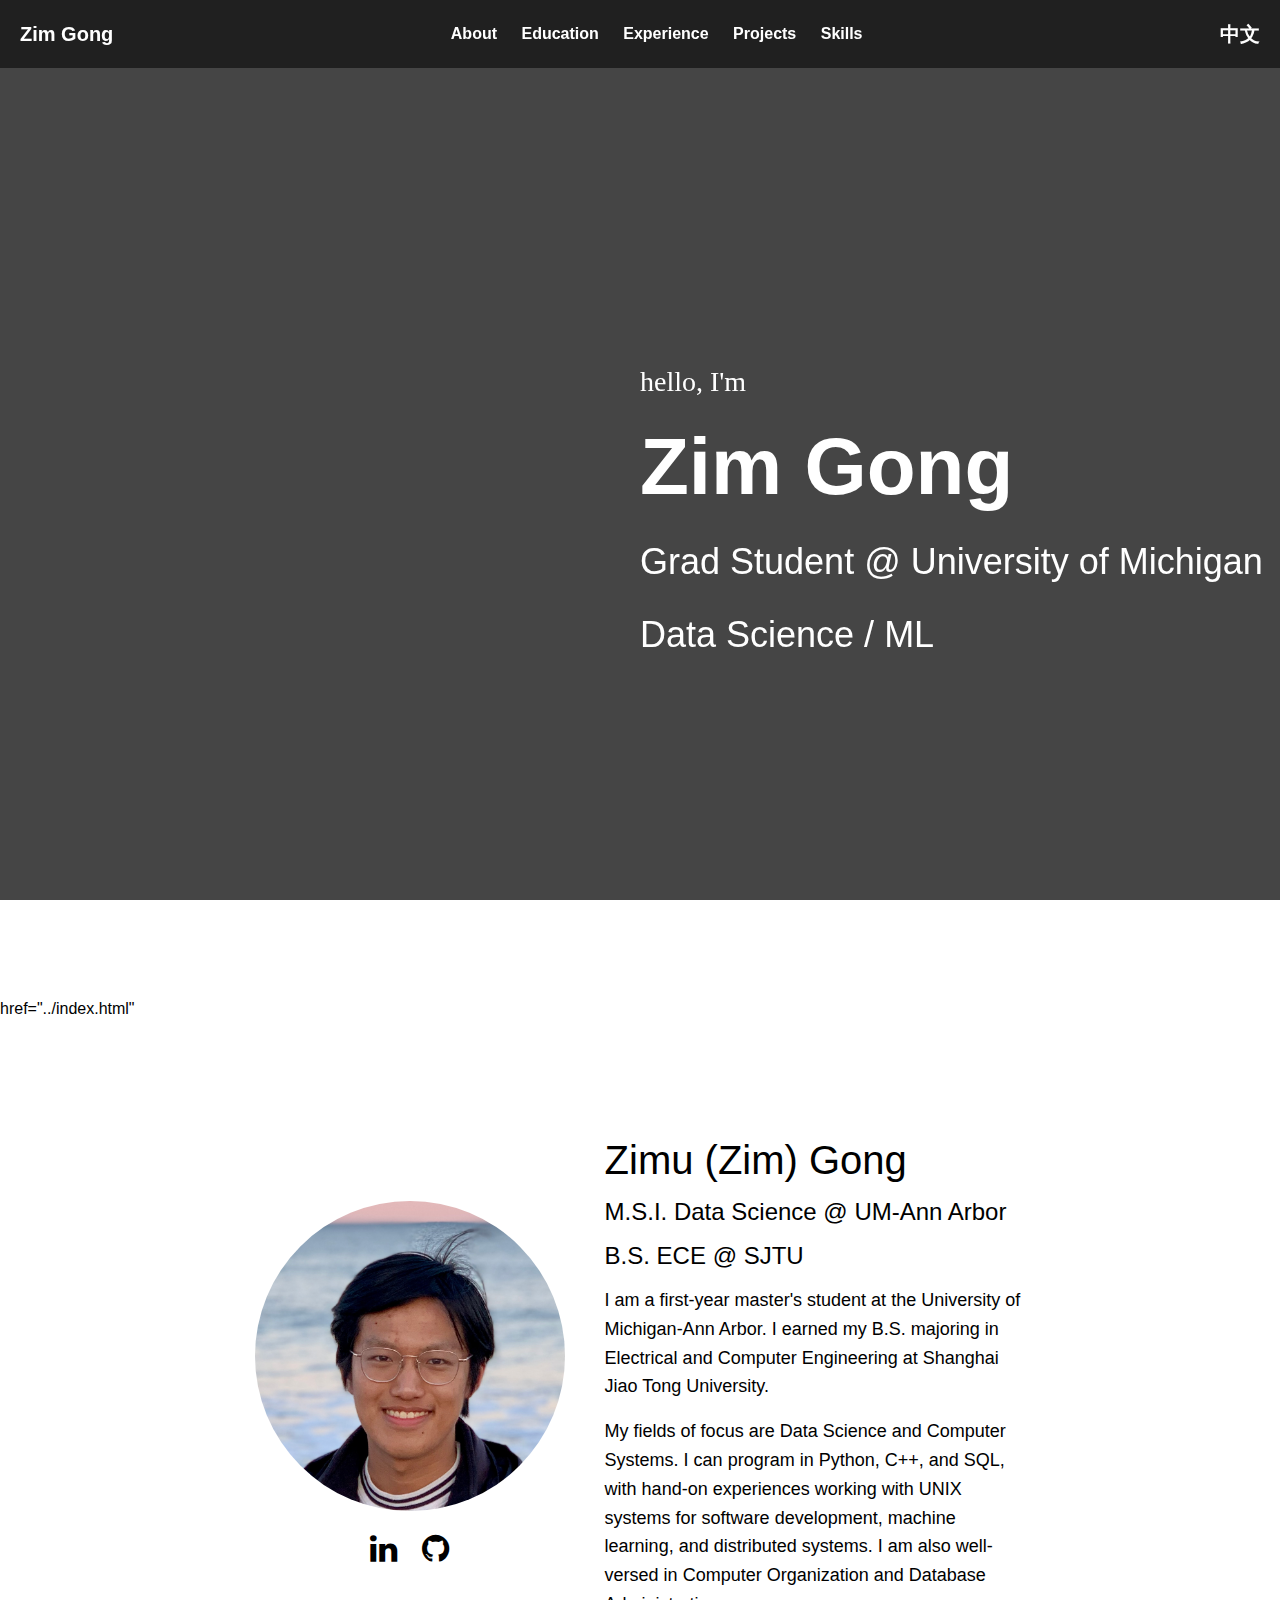
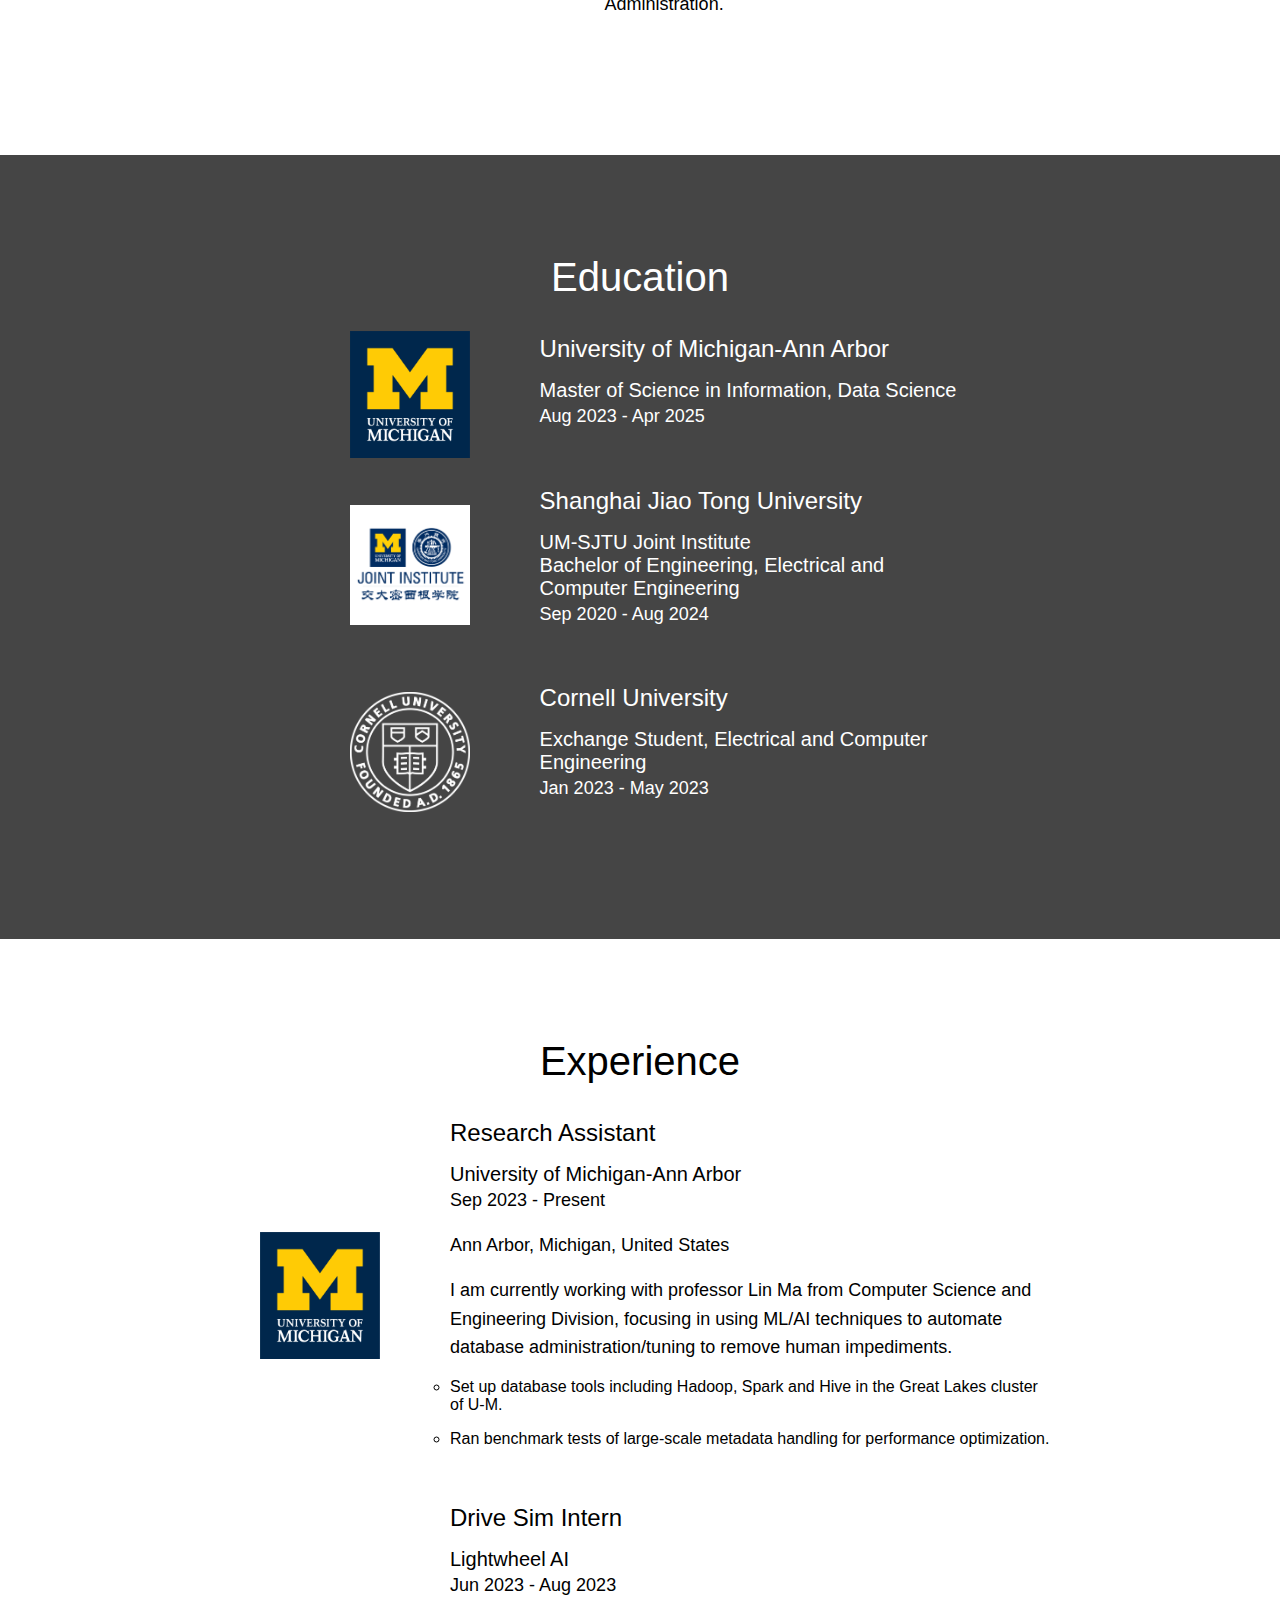
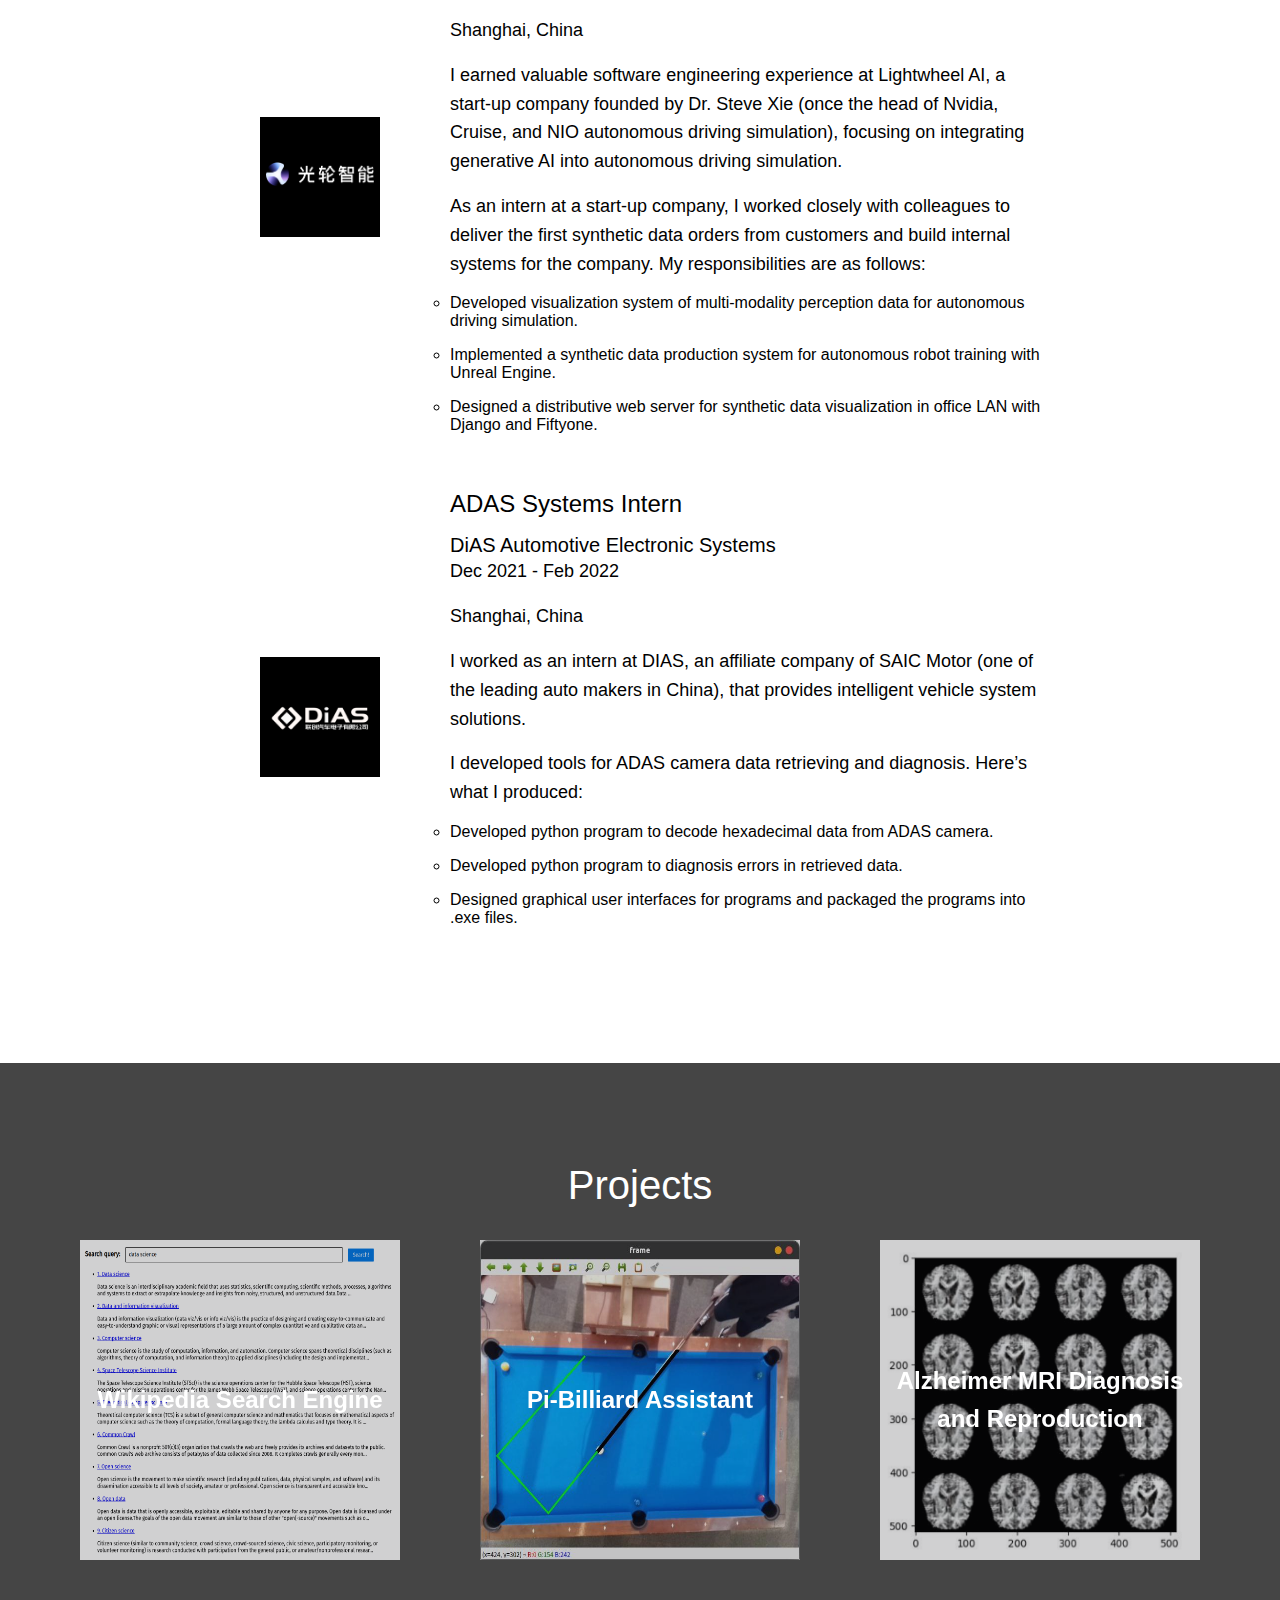
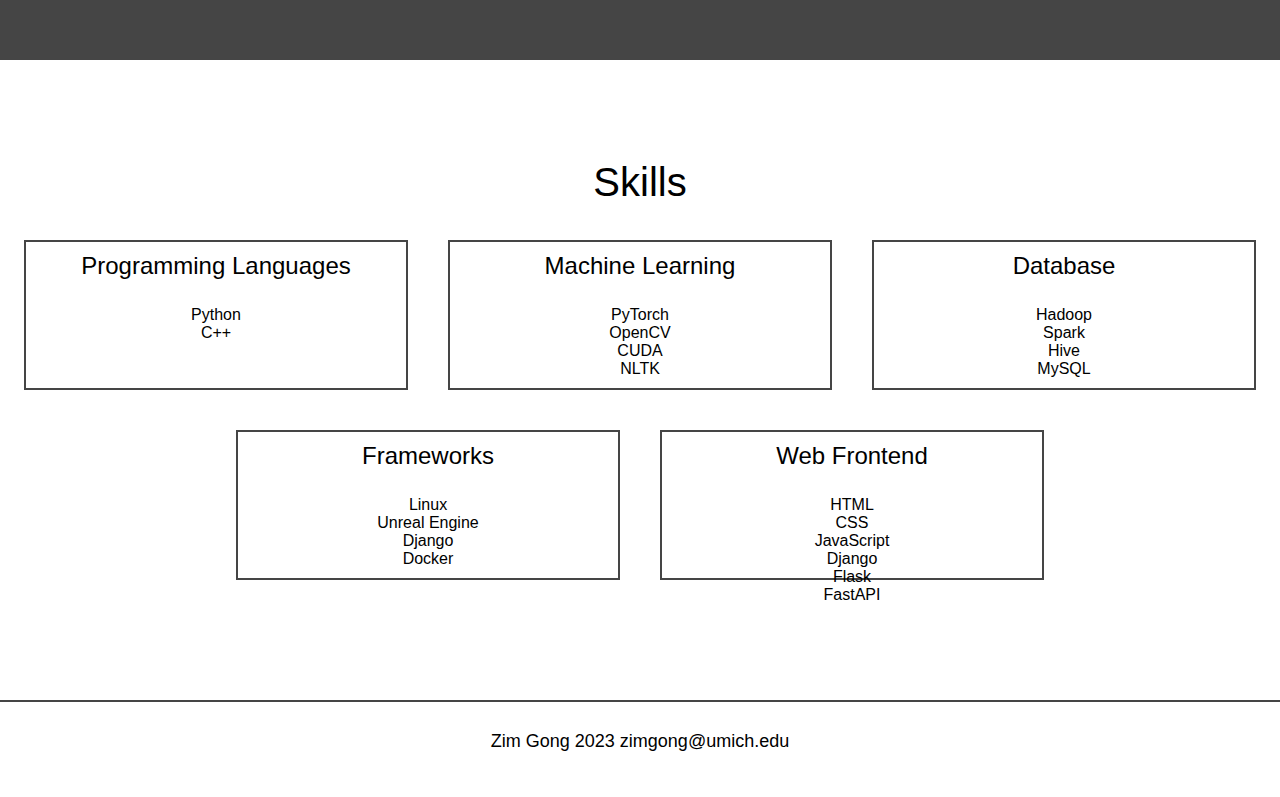
==== en/index.html @ e4aeaf21 "fix language switcher" ====
<!DOCTYPE html>
<html lang="en">

<head>
    <meta charset="UTF-8">
    <meta name="viewport" content="width=device-width, initial-scale=1.0">
    <link rel="stylesheet" href="../css/html5reset.css">
    <link rel="stylesheet" href="https://cdnjs.cloudflare.com/ajax/libs/font-awesome/4.7.0/css/font-awesome.min.css">
    <link rel="stylesheet" href="../css/style.css">
    <title>Zimu (Zim) Gong</title>
    <link rel="icon" type="image/x-icon" href="../images/favicon.ico">
</head>

<body>
    <a id="skip" href="#main">Skip to Main Content</a>
    <header>
        <p class="name">Zim Gong</p>
        <nav>
            <ul>
                <li><a href="#about">About</a></li>
                <li><a href="#education">Education</a></li>
                <li><a href="#experience">Experience</a></li>
                <li><a href="#projects">Projects</a></li>
                <li><a href="#skills">Skills</a></li>
            </ul>
        </nav>
        <a class="language" href="../zh/index.html">中文</a>
    </header>
    <main id="main">
        <div class="section" id="cover">
            <!-- <img src="../images/main_background.jpg" alt="Zimu Gong Main Background"> -->
            <div id="aboutbox">
                <p class="small">hello, I'm</p>
                <h1 class="title">Zim Gong</h1>
                <p class="medium">Grad Student @ University of Michigan</p>
                <p class="medium">Data Science / ML</p>
            </div>
        </div>
        <div class="section">
            <!-- <h2>About</h2> -->href="../index.html"
            <div class="content" id="about">
                <div class="picturebox" id="portfolio">
                    <img id="portfolio_pic" src="../images/portfolio.jpg" alt="Zimu Gong Portfolio">
                    <div class="social">
                        <ul>
                            <li><i class="fa fa-linkedin"></i></li>
                            <li><i class="fa fa-github"></i></li>
                        </ul>

                    </div>
                </div>
                <div class="textbox" id="intro">
                    <h2>Zimu (Zim) Gong</h2>
                    <h3>M.S.I. Data Science @ UM-Ann Arbor</h3>
                    <h3>B.S. ECE @ SJTU</h3>
                    <p>I am a first-year master's student at the University of Michigan-Ann Arbor. I earned my B.S.
                        majoring
                        in
                        Electrical and Computer Engineering at Shanghai Jiao Tong University. </p>
                    <p>My fields of focus are Data Science and Computer Systems. I can program in Python, C++, and SQL,
                        with
                        hand-on experiences working with UNIX systems for software development, machine learning, and
                        distributed systems. I am also well-versed in Computer Organization and Database Administration.
                    </p>
                </div>
            </div>
        </div>
        <div class="section" id="education">
            <h2>Education</h2>
            <div class="content">
                <div class="logo">
                    <img src="../images/U-M_Logo-Hex.png" alt="University of Michigan Logo">
                </div>
                <div class="textbox">
                    <h3>University of Michigan-Ann Arbor</h3>
                    <h4>Master of Science in Information, Data Science</h4>
                    <p>Aug 2023 - Apr 2025</p>
                </div>
            </div>
            <div class="content">
                <div class="logo" id="ji_logo">
                    <img src="../images/ji_logo.png" alt="Shanghai Jiao Tong University Logo">
                </div>
                <div class="textbox">
                    <h3>Shanghai Jiao Tong University</h3>
                    <h4>UM-SJTU Joint Institute</h4>
                    <h4>Bachelor of Engineering, Electrical and Computer Engineering</h4>
                    <p>Sep 2020 - Aug 2024</p>
                </div>
            </div>
            <div class="content">
                <div class="logo">
                    <img src="../images/cornell_seal_simple_web_white.png" alt="Cornell University Logo">
                </div>
                <div class="textbox">
                    <h3>Cornell University</h3>
                    <h4>Exchange Student, Electrical and Computer Engineering</h4>
                    <p>Jan 2023 - May 2023</p>
                </div>
            </div>
        </div>
        <div class="section" id="experience">
            <h2>Experience</h2>
            <div class="content">
                <div class="logo">
                    <img src="../images/U-M_Logo-Hex.png" alt="University of Michigan Logo">
                </div>
                <div class="textbox">
                    <h3>Research Assistant</h3>
                    <h4>University of Michigan-Ann Arbor</h4>
                    <p>Sep 2023 - Present</p>
                    <p>Ann Arbor, Michigan, United States</p>
                    <p>I am currently working with professor Lin Ma from Computer Science and Engineering Division,
                        focusing in using ML/AI techniques to automate database administration/tuning to remove human
                        impediments.</p>
                    <ul>
                        <li>Set up database tools including Hadoop, Spark and Hive in the Great Lakes cluster of U-M.
                        </li>
                        <li>Ran benchmark tests of large-scale metadata handling for performance optimization.</li>
                    </ul>
                </div>
            </div>
            <div class="content">
                <div class="logo" id="lw_logo">
                    <img src="../images/lightwheel_ai.png" alt="Lightwheel AI Logo">
                </div>
                <div class="textbox">
                    <h3>Drive Sim Intern</h3>
                    <h4>Lightwheel AI</h4>
                    <p>Jun 2023 - Aug 2023</p>
                    <p>Shanghai, China</p>
                    <p>I earned valuable software engineering experience at Lightwheel AI, a start-up company founded by
                        Dr.
                        Steve Xie (once the head of Nvidia, Cruise, and NIO autonomous driving simulation), focusing on
                        integrating generative AI into autonomous driving simulation.</p>

                    <p>As an intern at a start-up company, I worked closely with colleagues to deliver the first
                        synthetic
                        data orders from customers and build internal systems for the company. My responsibilities are
                        as
                        follows:</p>
                    <ul>
                        <li>Developed visualization system of multi-modality perception data for autonomous driving
                            simulation.</li>
                        <li>Implemented a synthetic data production system for autonomous robot training with Unreal
                            Engine.
                        </li>
                        <li>Designed a distributive web server for synthetic data visualization in office LAN with
                            Django
                            and Fiftyone.</li>
                    </ul>
                </div>
            </div>
            <div class="content">
                <div class="logo" id="lw_logo">
                    <img src="../images/dias2.png" alt="DiAS Logo">
                </div>
                <div class="textbox">
                    <h3>ADAS Systems Intern</h3>
                    <h4>DiAS Automotive Electronic Systems</h4>
                    <p>Dec 2021 - Feb 2022</p>
                    <p>Shanghai, China</p>
                    <p>I worked as an intern at DIAS, an affiliate company of SAIC Motor (one of the leading auto makers
                        in
                        China), that provides intelligent vehicle system solutions. </p>

                    <p>I developed tools for ADAS camera data retrieving and diagnosis. Here’s what I produced:</p>
                    <ul>
                        <li>Developed python program to decode hexadecimal data from ADAS camera.</li>
                        <li>Developed python program to diagnosis errors in retrieved data.</li>
                        <li>Designed graphical user interfaces for programs and packaged the programs into .exe files.
                        </li>
                    </ul>
                </div>
            </div>
        </div>
        <div class="section" id="projects">
            <h2>Projects</h2>
            <div class="projbox">
                <div class="card" data-target="modal1">
                    <img src="../images/search_engine.png" alt="Search Engine" class="openBtn">
                    <div class="card-text">
                        <p>Wikipedia Search Engine</p>
                    </div>
                </div>
                <div class="card" data-target="modal2">
                    <img src="../images/billiard_assistant.jpeg" alt="billiard_assistant" class="openBtn">
                    <div class="card-text">
                        <p>Pi-Billiard Assistant</p>
                    </div>
                </div>
                <div class="card" data-target="modal3">
                    <img src="../images/Alzheimer.png" alt="Alzheimer" class="openBtn">
                    <div class="card-text">
                        <p>Alzheimer MRI Diagnosis and Reproduction</p>
                    </div>
                </div>
            </div>
        </div>
        <div class="section" id="skills">
            <h2>Skills</h2>
            <div class="skillsbox">
                <div class="skill">
                    <h3>Programming Languages</h3>
                    <ul>
                        <li>Python</li>
                        <li>C++</li>
                    </ul>
                </div>
                <div class="skill">
                    <h3>Machine Learning</h3>
                    <ul>
                        <li>PyTorch</li>
                        <li>OpenCV</li>
                        <li>CUDA</li>
                        <li>NLTK</li>
                    </ul>
                </div>
                <div class="skill">
                    <h3>Database</h3>
                    <ul>
                        <li>Hadoop</li>
                        <li>Spark</li>
                        <li>Hive</li>
                        <li>MySQL</li>
                    </ul>
                </div>
                <div class="skill">
                    <h3>Frameworks</h3>
                    <ul>
                        <li>Linux</li>
                        <li>Unreal Engine</li>
                        <li>Django</li>
                        <li>Docker</li>
                    </ul>
                </div>
                <div class="skill">
                    <h3>Web Frontend</h3>
                    <ul>
                        <li>HTML</li>
                        <li>CSS</li>
                        <li>JavaScript</li>
                        <li>Django</li>
                        <li>Flask</li>
                        <li>FastAPI</li>
                    </ul>
                </div>
            </div>
        </div>
    </main>
</body>

<script src="../js/script.js"></script>

<footer>
    <p>Zim Gong 2023 zimgong@umich.edu</p>
</footer>

<div class="modal" id="modal1">
    <div class="modal-content" id="proj1">
        <span class="close">&times;</span>
        <h4>Wikipedia Search Engine</h4>
        <p>Aug 2023 - Present</p>
        <a href="https://github.com/zimgong/Wikipedia-Search-Engine">Github Link</a>
        <p>A full search engine using vector space model techniques. It uses 1M wikipedia entries as demo
            content.</p>
        <p>The engine uses tokenizer and indexing to store information, and accepts different ranking models
            including BM25, Dirichlet LM, etc. It supports Document Augmentation with trained LLM models.
            The
            user can also choose to use machine learning models or cross-encoder ranking as rankers.
            Finally,
            MAP and NDCG metrics are provided to evaluate the effectiveness.</p>
    </div>
</div>
<div class="modal" id="modal2">
    <div class="modal-content" id="proj2">
        <span class="close">&times;</span>
        <h4>Pi-Billiard Assistant</h4>
        <p>Jan 2023 - May 2023</p>
        <a href="https://github.com/zimgong/Pi-Billiard-Assistant">Github Link</a>
        <p>The Pi Billiard Assistant is an embedded system that consists of a Raspberry Pi 4, a Raspberry
            camera
            and an external laptop providing a dynamic trajectory estimation based on player"s cue
            direction.
            The system is capable of calculating the trajectory with a collision between cue ball and
            cushions.
            Players can better adjust the shot by referring to the trajectory and explore more potential
            solutions to snooker from laptop display. The system is installed with an external frame for
            video
            capturing and leaves space for future stretch designs and implementations.</p>
    </div>
</div>
<div class="modal" id="modal3">
    <div class="modal-content" id="proj3">
        <span class="close">&times;</span>
        <h4>Alzheimer MRI Diagnosis and Reproduction with CNN and GAN</h4>
        <p>Sep 2022 - Dec 2022</p>
        <a href="https://github.com/zimgong/Alzheimer-MRI-CNN-GAN">Github Link</a>
        <p>This is a project that aims to compare multiple classification methods including KNN and CNN
            network
            in Alzheimer’s disease diagnosis, reach higher accuracy with only single-angled MRI dataset and
            use GAN network to reconstruct brain MRI photos of Alzheimer’s disease patients, which are
            possible
            to then be fed back to the classification network to test its result.</p>
    </div>
</div>

</html>
---- css/style.css ----
html {
    scroll-behavior: smooth;
}

body {
    font-family: 'Geneva', 'Arial', sans-serif;
}

.main {
    margin-top: 30px;
}

p {
    font-size: 18px;
    line-height: 1.6;
}

a {
    text-decoration: none;
}

a:hover {
    color: #ffcb05;
    text-decoration: none;
}

a:focus {
    border: 1px solid white;
}

h1 {
    font-size: 48px;
    padding: 0px 0px 20px 0px;
}

h2 {
    text-align: center;
    font-size: 40px;
}

h3 {
    font-size: 24px;
}

h4 {
    font-size: 20px;
}

ul {
    list-style-type: circle;
}

.textbox h2,
h3,
p,
li {
    margin-bottom: 1rem;
}

#skip {
    position: absolute;
    top: -40px;
}

#skip:focus {
    position: absolute;
    top: 20px;
    background-color: white;
}

header {
    overflow: hidden;
    position: fixed;
    top: 0;
    width: 100%;
    display: flex;
    background-color: rgba(22, 22, 23, .8);
    justify-content: space-around;
    align-items: center;
}

nav,
footer {
    padding: 25px 0;
    text-align: center;
}

footer {
    border-top: 2px solid rgba(22, 22, 23, .8);
}

nav li {
    display: inline;
    padding: 0px 20px 20px 0px;
}

nav a {
    font-weight: bold;
    text-decoration: none;
    color: white;
}

.name {
    display: None;
}

.language {
    display: block;
    font-size: 20px;
    font-weight: bold;
    color: white;
    padding: 12px 20px;
    margin-bottom: inherit;
}

.language {
    font-size: inherit;
}

#cover {
    display: none;
}

#about {
    margin-top: 100px;
}

.small {
    font-size: 28px;
    font-family: 'Apple Chancery', cursive;
}

.medium {
    font-size: 36px;
}

.title {
    font-size: 80px;
    font-weight: bold;
}

.section {
    padding: 20px 0px;
}

.section:nth-of-type(2n + 1) {
    background-color: rgba(22, 22, 23, .8);
    color: white;
}

.section h2 {
    margin-top: 0;
    margin-bottom: 15px;
}

.content {
    display: flex;
    flex-direction: column;
    justify-content: center;
    align-items: center;
    height: 100%;
}

#portfolio {
    margin-bottom: 24px;
    display: flex;
    flex-direction: column;
    text-align: center;
}

#portfolio_pic {
    width: 350px;
    border-radius: 50%;
    padding: 20px;
}

.textbox {
    width: 80%;
    padding: 20px;
}

.social li {
    display: inline;
    font-size: 32px;
    padding: 10px;
}

.skill li {
    margin-bottom: 0;
}

.logo {
    width: 120px;
    height: 120px;
    margin: 0px 50px;
}

#lw_logo {
    background-color: black;
}

#ji_logo {
    background-color: white;
}

#ji_logo img {
    padding: 15% 0% 15% 0%;
}

#lw_logo img {
    padding: 45px 5% 45px 5%;
}

.skillsbox {
    display: flex;
    flex-direction: column;
    flex-wrap: wrap;
    justify-content: center;
    align-items: center;
}

.skill {
    display: flex;
    flex-direction: column;
    box-sizing: border-box;
    width: 80%;
    height: 150px;
    text-align: center;
    border: 2px solid rgba(22, 22, 23, .8);
    margin: 20px;
    padding: 10px;
    gap: 10px;

}

.skill ul {
    list-style-type: none;
    padding: 0px;
}

.skill h2 {
    font-size: 32px;
}

.proj {
    display: none;
    /* position: absolute;
margin: auto;
border: 1px solid rgba(22, 22, 23, .8); */
}

.card {
    position: relative;
    width: 80vw;
    height: 80vw;
}

.card img {
    position: relative;
    width: 80vw;
    height: 80vw;
}

.card-text {
    display: flex;
    position: absolute;
    top: 0%;
    left: 0;
    width: 100%;
    height: 100%;
    background-color: rgba(22, 22, 23, .2);
    justify-content: center;
    align-items: center;
    pointer-events: none;
}

.card-text p {
    margin: inherit;
    font-weight: bold;
    font-size: 24px;
    text-align: center;
}

#projects h2 {
    margin-bottom: 2rem;
}

.projbox {
    display: flex;
    flex-direction: column;
    flex-wrap: wrap;
    align-items: center;
}

.modal {
    display: none;
    position: fixed;
    z-index: 1;
    top: 0;
    left: 0;
    width: 100%;
    height: 100%;
    overflow: auto;
    background-color: rgb(0, 0, 0);
    background-color: rgba(0, 0, 0, 0.4);
}

.modal-content {
    background-color: #fefefe;
    margin: 15% auto;
    padding: 20px;
    border: 1px solid #888;
    width: 80%;
}

.close {
    color: #000;
    float: right;
    font-size: 28px;
    font-weight: bold;
}

.close:hover,
.close:focus {
    color: #ffcb05;
    text-decoration: none;
    cursor: pointer;
}

@media screen and (min-width: 800px) {
    #cover {
        display: block;
    }

    #aboutbox {
        position: absolute;
        top: 40%;
        left: 50%;
        color: white;
        font-size: 80px;
        line-break: normal;
        font-family: 'Geneva', 'Arial', sans-serif;
    }

    .name,
    .language {
        display: block;
        font-size: 20px;
        font-weight: bold;
        color: white;
        padding: 12px 20px;
        margin-bottom: inherit;
    }

    header {
        justify-content: space-between;
    }

    .content {
        display: flex;
        flex-direction: row;
    }

    #experience .textbox {
        width: 50%;
    }

    #education .textbox,
    #about .textbox {
        width: 36%;
    }

    .section {
        padding: 100px 0px;
    }

    .section:nth-of-type(2n + 1) {
        background-color: rgba(22, 22, 23, .8);
        color: white;
    }

    #about h2 {
        text-align: left;
    }

    #cover {
        padding: 0px;
        height: 100vh;
        background-image: url('../images/main_background.jpg');
        background-size: cover;
        background-position: center;
        background-repeat: no-repeat;
    }

    #cover img {
        object-fit: cover;
        overflow: hidden;
    }

    .logo {
        width: 120px;
        height: 120px;
        margin: 0px 50px;
    }

    #lw_logo {
        background-color: black;
    }

    #ji_logo {
        background-color: white;
    }

    #ji_logo img {
        padding: 15% 0% 15% 0%;
    }

    #lw_logo img {
        padding: 45px 5% 45px 5%;
    }

    .skillsbox {
        display: flex;
        flex-direction: row;
        flex-wrap: wrap;
        justify-content: center;
    }

    .skill {
        display: flex;
        flex-direction: column;
        box-sizing: border-box;
        width: 30%;
        text-align: center;
        border: 2px solid rgba(22, 22, 23, .8);
        margin: 20px;
        padding: 10px;
        gap: 10px;
    }

    .skill ul {
        list-style-type: none;
        padding: 0px;
    }

    .skill h2 {
        font-size: 32px;
    }

    .card {
        position: relative;
        width: 25vw;
        height: 25vw;
    }

    .card img {
        position: relative;
        width: 25vw;
        height: 25vw;
    }

    .card img:hover {
        transform: scale(0.9);
    }

    .card-text {
        display: flex;
        position: absolute;
        top: 0%;
        left: 0;
        width: 100%;
        height: 100%;
        background-color: rgba(22, 22, 23, .2);
        justify-content: center;
        align-items: center;
        pointer-events: none;
    }

    .card-text p {
        margin: inherit;
        font-weight: bold;
        font-size: 24px;
        text-align: center;
    }

    .projbox {
        display: flex;
        flex-direction: row;
        flex-wrap: wrap;
        justify-content: space-evenly;
    }
}

@media screen and (prefers-reduced-motion: reduce) {
    html {
        scroll-behavior: auto;
    }

    .skip a {
        -webkit-transition: none;
        transition: none;
    }
}
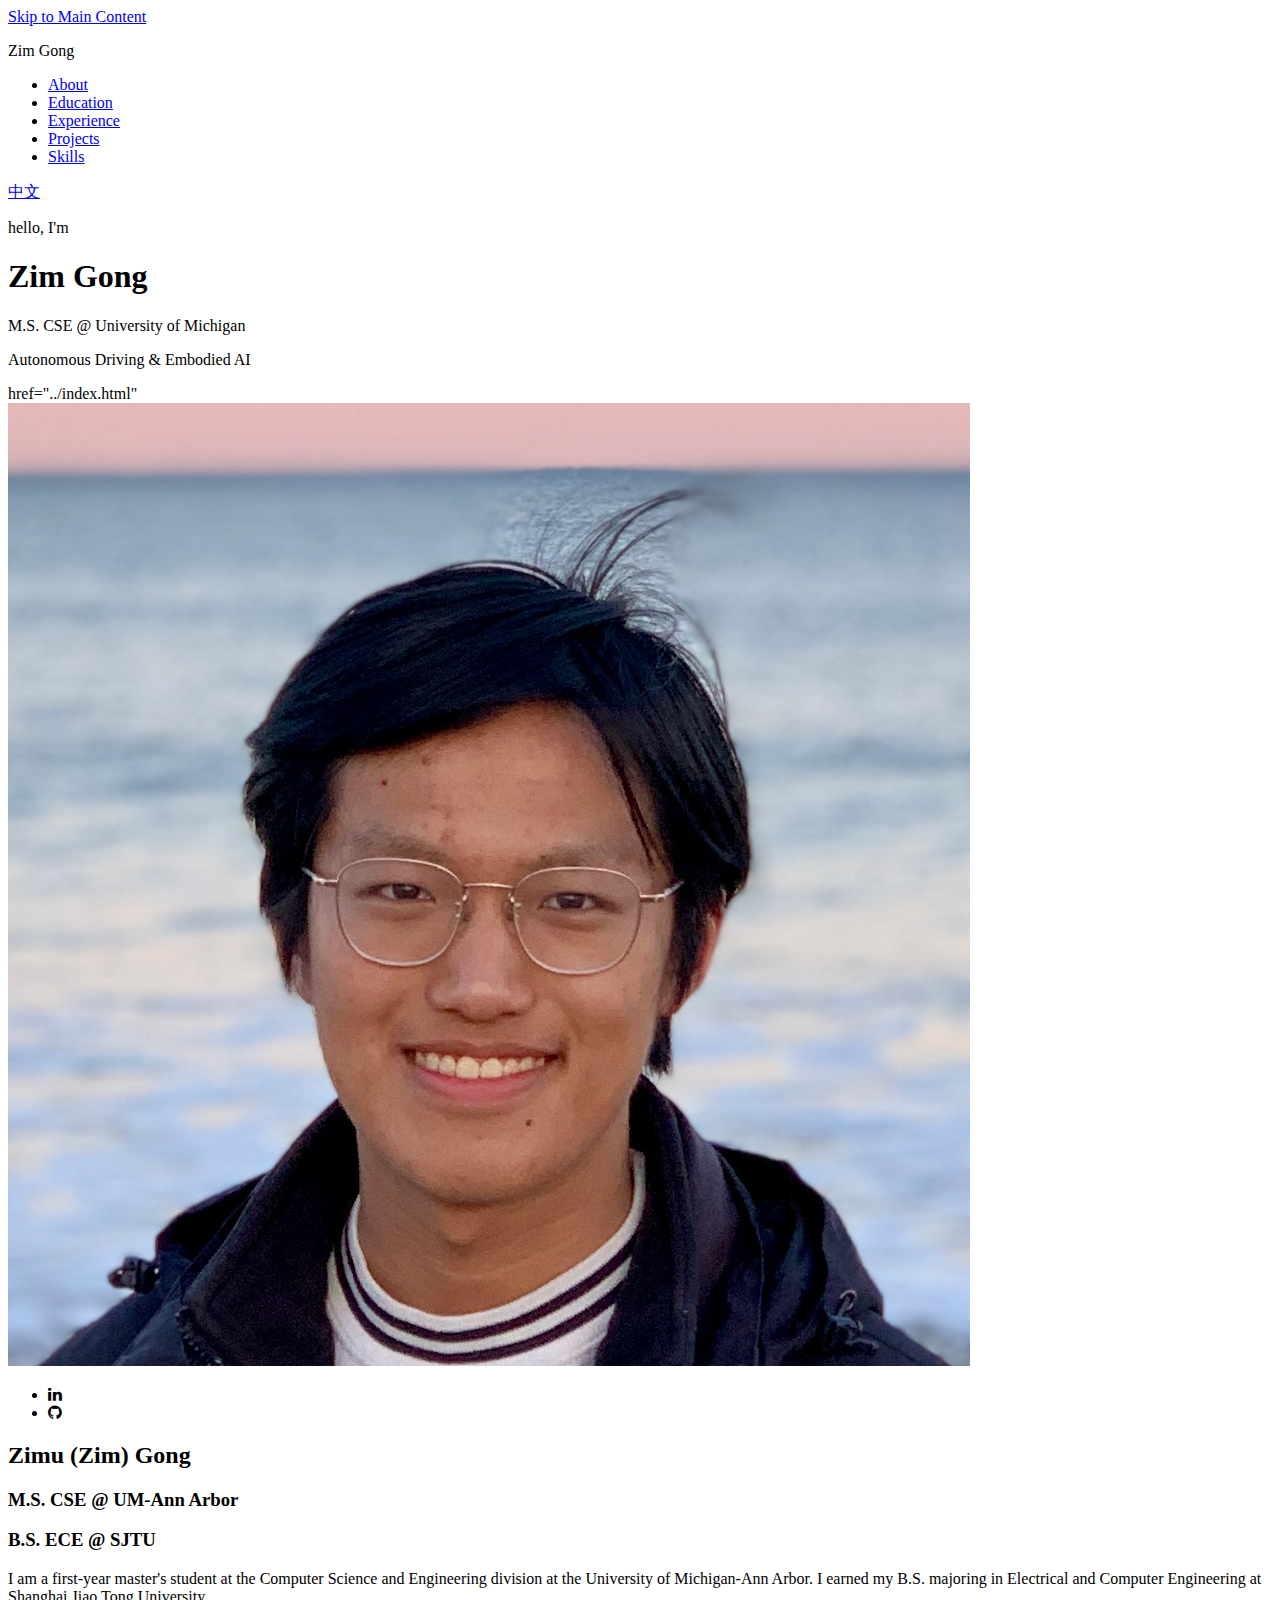
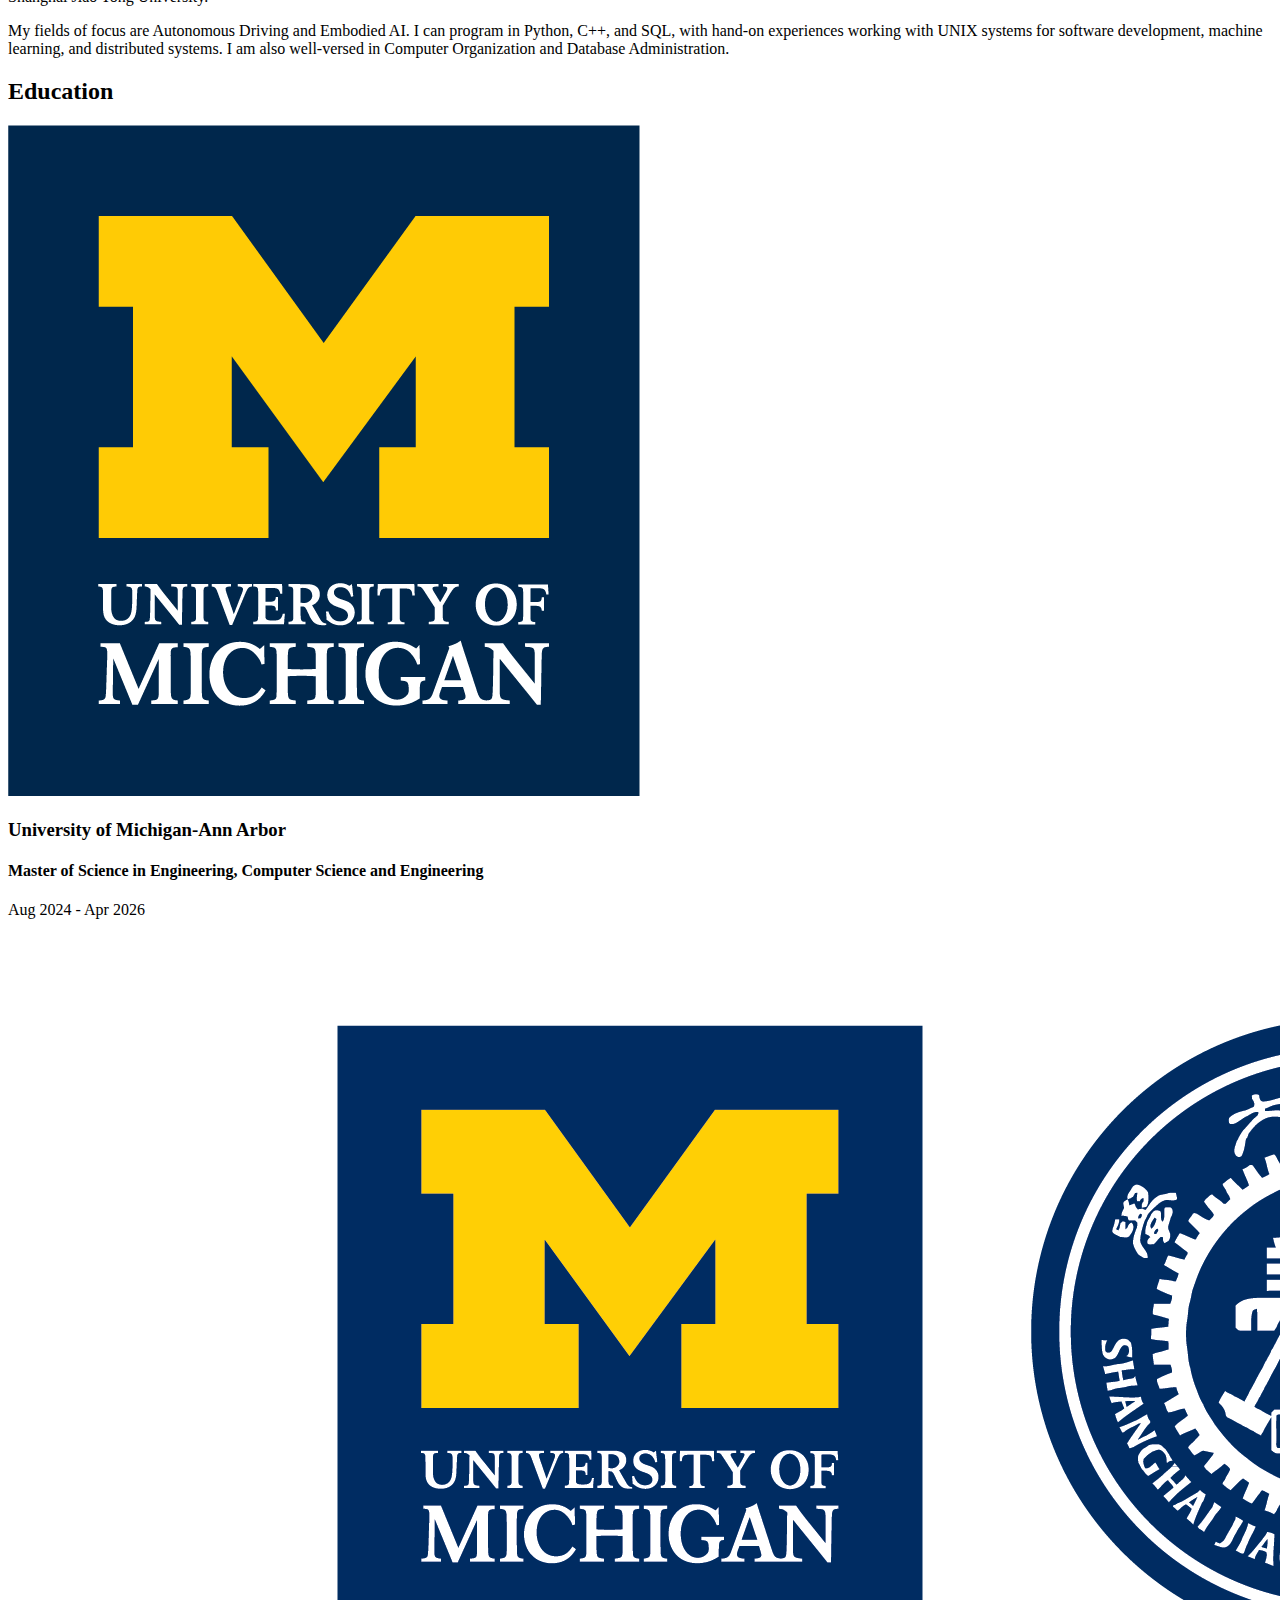
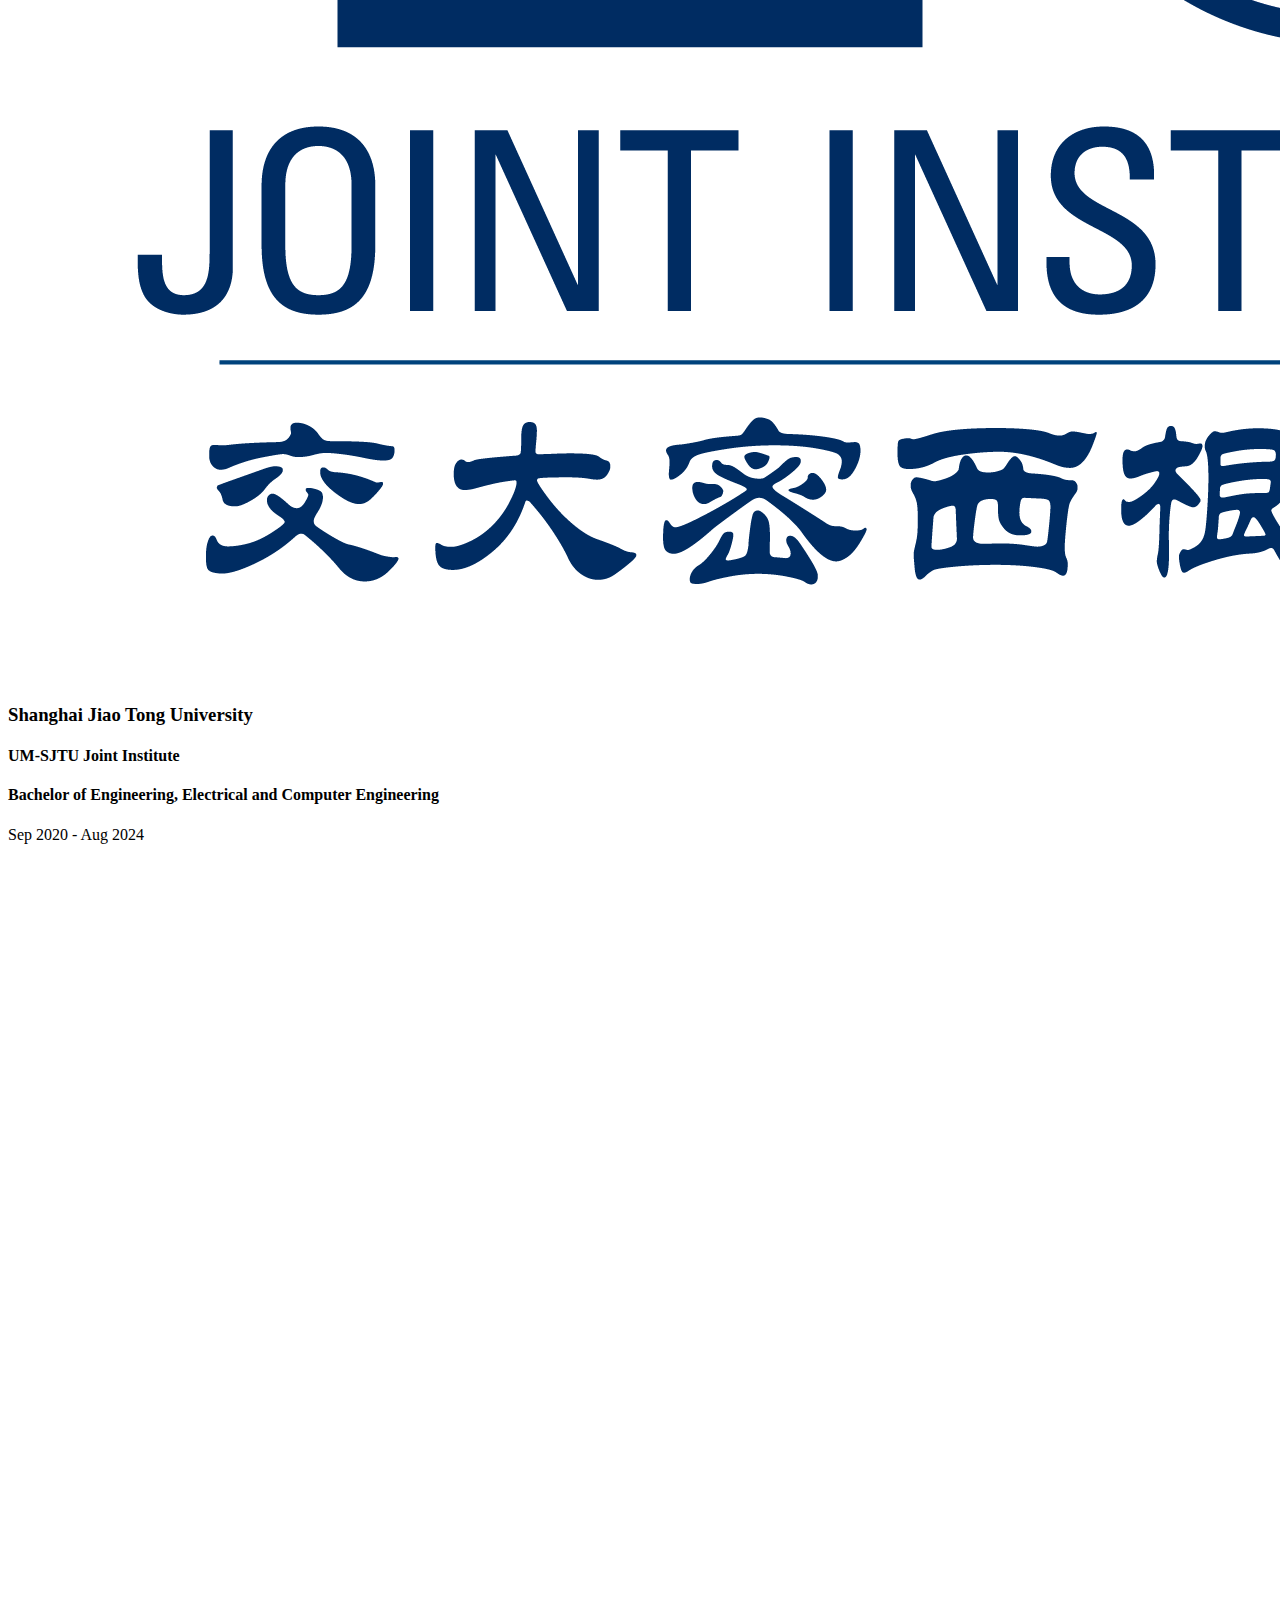
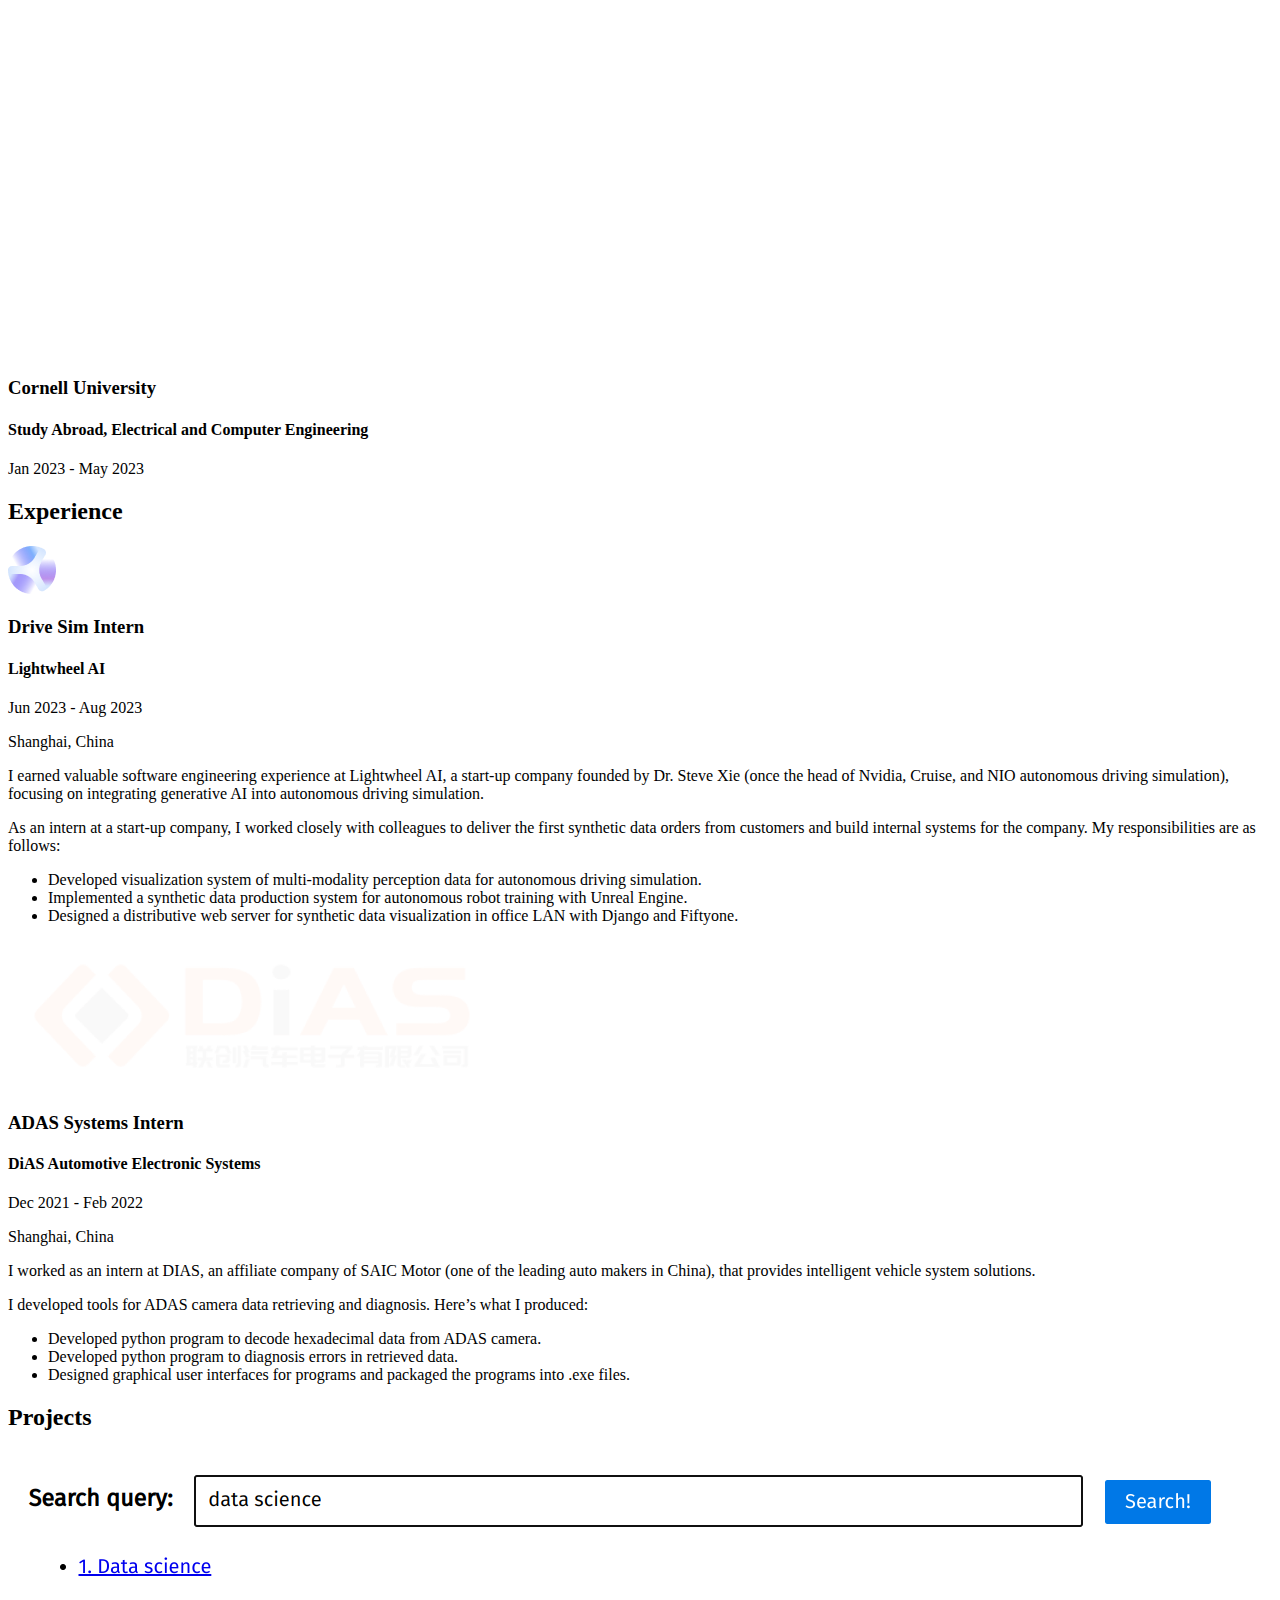
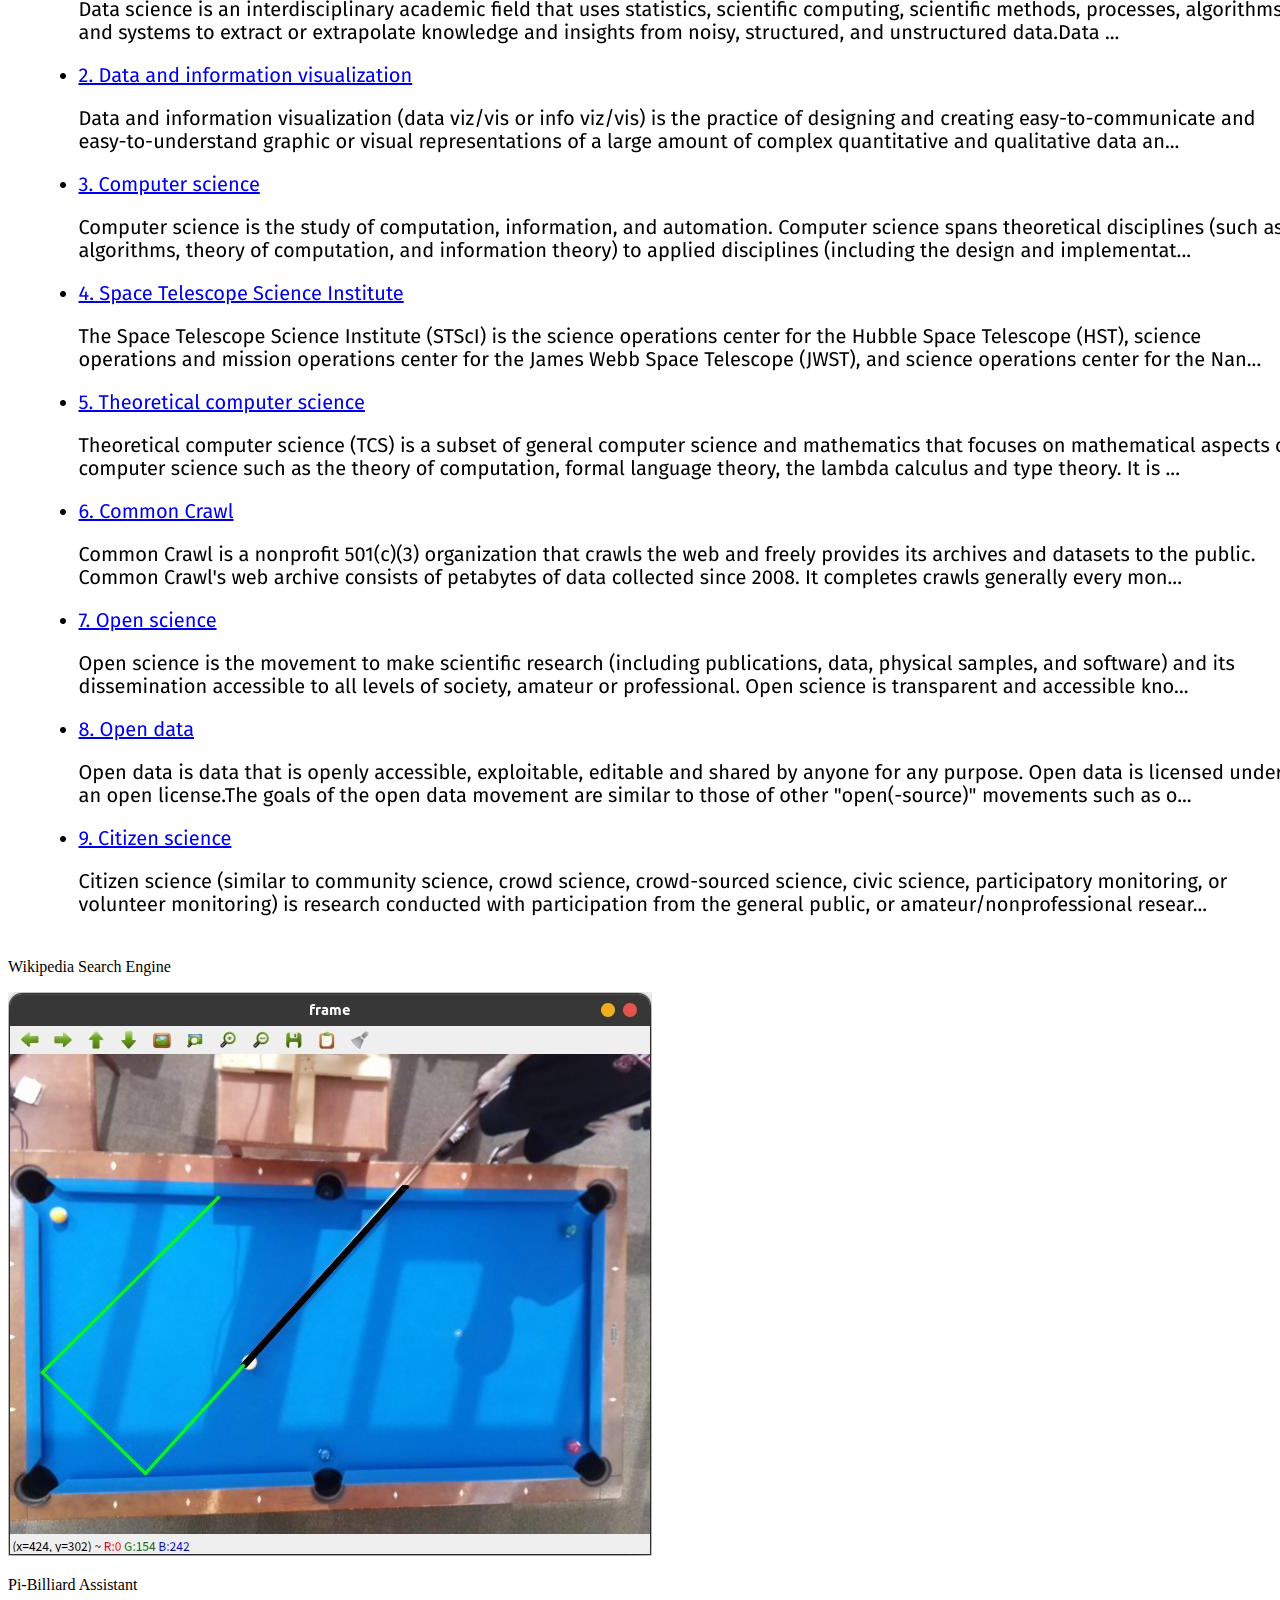
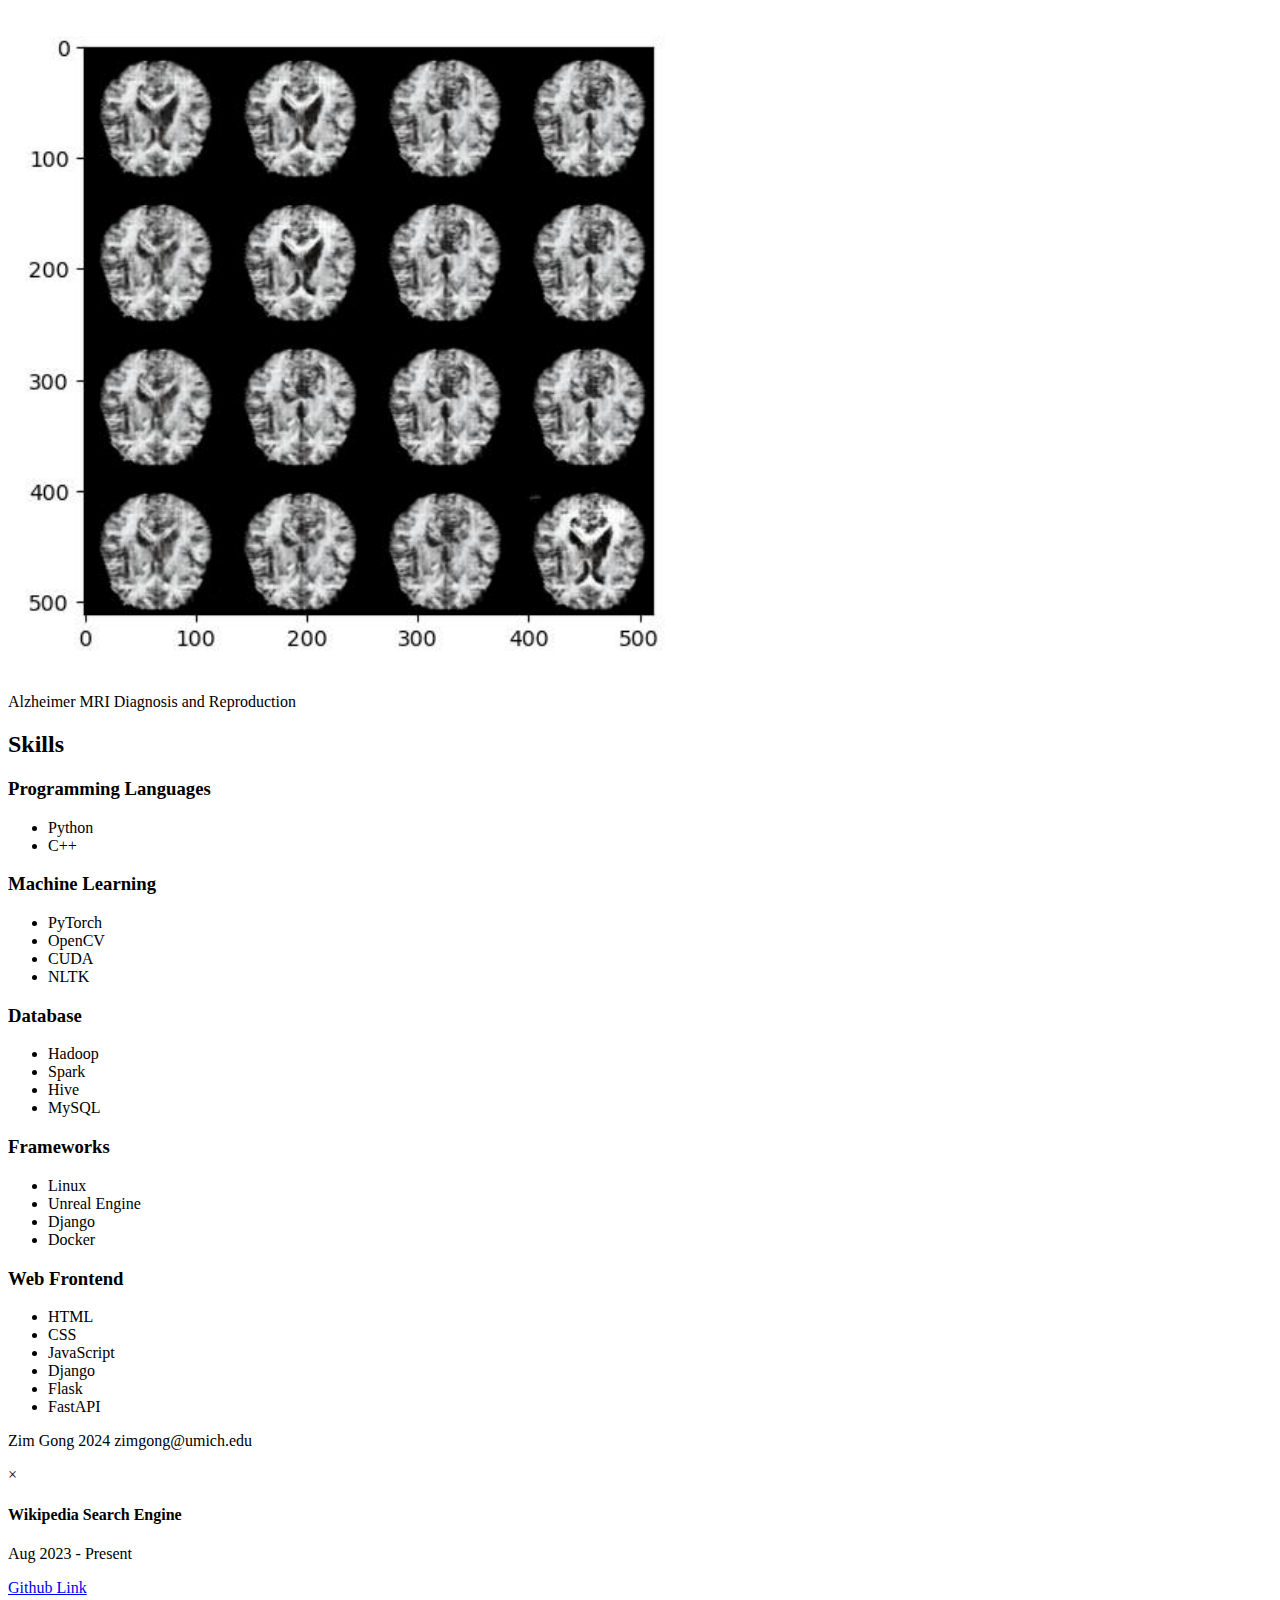
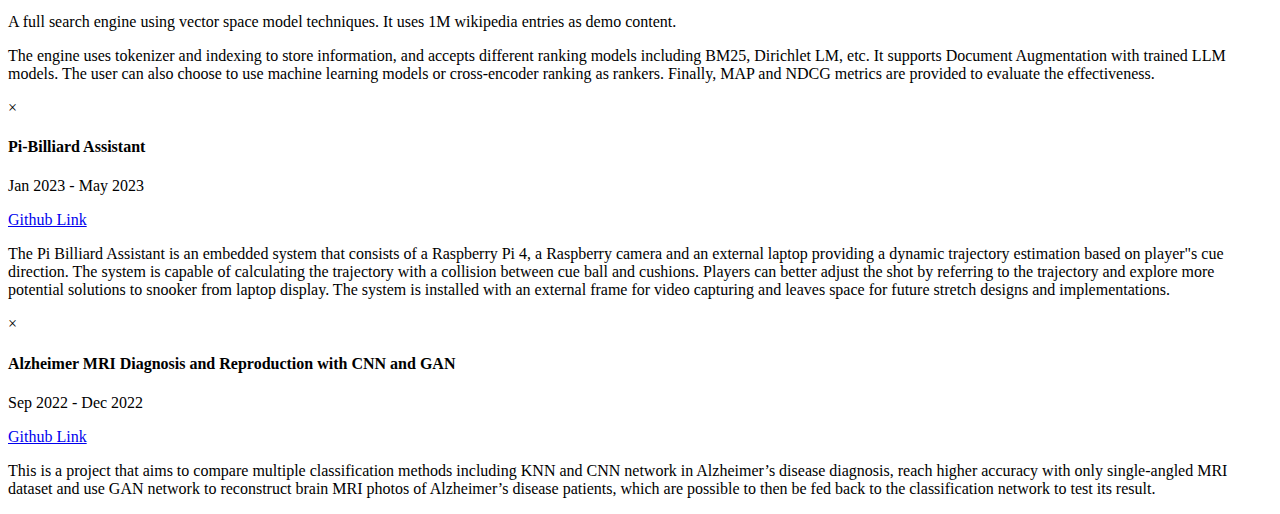
==== commit 8914fb44: "change template" ====
--- a/en/index.html
+++ b/en/index.html
@@ -28,19 +28,19 @@
     </header>
     <main id="main">
         <div class="section" id="cover">
-            <!-- <img src="../images/main_background.jpg" alt="Zimu Gong Main Background"> -->
+            <!-- <img src="../images/main_background.jpg" alt="Zim Gong Main Background"> -->
             <div id="aboutbox">
                 <p class="small">hello, I'm</p>
                 <h1 class="title">Zim Gong</h1>
-                <p class="medium">Grad Student @ University of Michigan</p>
-                <p class="medium">Data Science / ML</p>
+                <p class="medium">M.S. CSE @ University of Michigan</p>
+                <p class="medium">Autonomous Driving & Embodied AI</p>
             </div>
         </div>
         <div class="section">
             <!-- <h2>About</h2> -->href="../index.html"
             <div class="content" id="about">
                 <div class="picturebox" id="portfolio">
-                    <img id="portfolio_pic" src="../images/portfolio.jpg" alt="Zimu Gong Portfolio">
+                    <img id="portfolio_pic" src="../images/portfolio.jpg" alt="Zim Gong Portfolio">
                     <div class="social">
                         <ul>
                             <li><i class="fa fa-linkedin"></i></li>
@@ -51,15 +51,12 @@
                 </div>
                 <div class="textbox" id="intro">
                     <h2>Zimu (Zim) Gong</h2>
-                    <h3>M.S.I. Data Science @ UM-Ann Arbor</h3>
+                    <h3>M.S. CSE @ UM-Ann Arbor</h3>
                     <h3>B.S. ECE @ SJTU</h3>
-                    <p>I am a first-year master's student at the University of Michigan-Ann Arbor. I earned my B.S.
-                        majoring
-                        in
-                        Electrical and Computer Engineering at Shanghai Jiao Tong University. </p>
-                    <p>My fields of focus are Data Science and Computer Systems. I can program in Python, C++, and SQL,
-                        with
-                        hand-on experiences working with UNIX systems for software development, machine learning, and
+                    <p>I am a first-year master's student at the Computer Science and Engineering division at the University of Michigan-Ann Arbor. I earned my B.S.
+                        majoring in Electrical and Computer Engineering at Shanghai Jiao Tong University. </p>
+                    <p>My fields of focus are Autonomous Driving and Embodied AI. I can program in Python, C++, and SQL,
+                        with hand-on experiences working with UNIX systems for software development, machine learning, and
                         distributed systems. I am also well-versed in Computer Organization and Database Administration.
                     </p>
                 </div>
@@ -73,8 +70,8 @@
                 </div>
                 <div class="textbox">
                     <h3>University of Michigan-Ann Arbor</h3>
-                    <h4>Master of Science in Information, Data Science</h4>
-                    <p>Aug 2023 - Apr 2025</p>
+                    <h4>Master of Science in Engineering, Computer Science and Engineering</h4>
+                    <p>Aug 2024 - Apr 2026</p>
                 </div>
             </div>
             <div class="content">
@@ -94,32 +91,13 @@
                 </div>
                 <div class="textbox">
                     <h3>Cornell University</h3>
-                    <h4>Exchange Student, Electrical and Computer Engineering</h4>
+                    <h4>Study Abroad, Electrical and Computer Engineering</h4>
                     <p>Jan 2023 - May 2023</p>
                 </div>
             </div>
         </div>
         <div class="section" id="experience">
             <h2>Experience</h2>
-            <div class="content">
-                <div class="logo">
-                    <img src="../images/U-M_Logo-Hex.png" alt="University of Michigan Logo">
-                </div>
-                <div class="textbox">
-                    <h3>Research Assistant</h3>
-                    <h4>University of Michigan-Ann Arbor</h4>
-                    <p>Sep 2023 - Present</p>
-                    <p>Ann Arbor, Michigan, United States</p>
-                    <p>I am currently working with professor Lin Ma from Computer Science and Engineering Division,
-                        focusing in using ML/AI techniques to automate database administration/tuning to remove human
-                        impediments.</p>
-                    <ul>
-                        <li>Set up database tools including Hadoop, Spark and Hive in the Great Lakes cluster of U-M.
-                        </li>
-                        <li>Ran benchmark tests of large-scale metadata handling for performance optimization.</li>
-                    </ul>
-                </div>
-            </div>
             <div class="content">
                 <div class="logo" id="lw_logo">
                     <img src="../images/lightwheel_ai.png" alt="Lightwheel AI Logo">
@@ -253,7 +231,7 @@
 <script src="../js/script.js"></script>
 
 <footer>
-    <p>Zim Gong 2023 zimgong@umich.edu</p>
+    <p>Zim Gong 2024 zimgong@umich.edu</p>
 </footer>
 
 <div class="modal" id="modal1">
